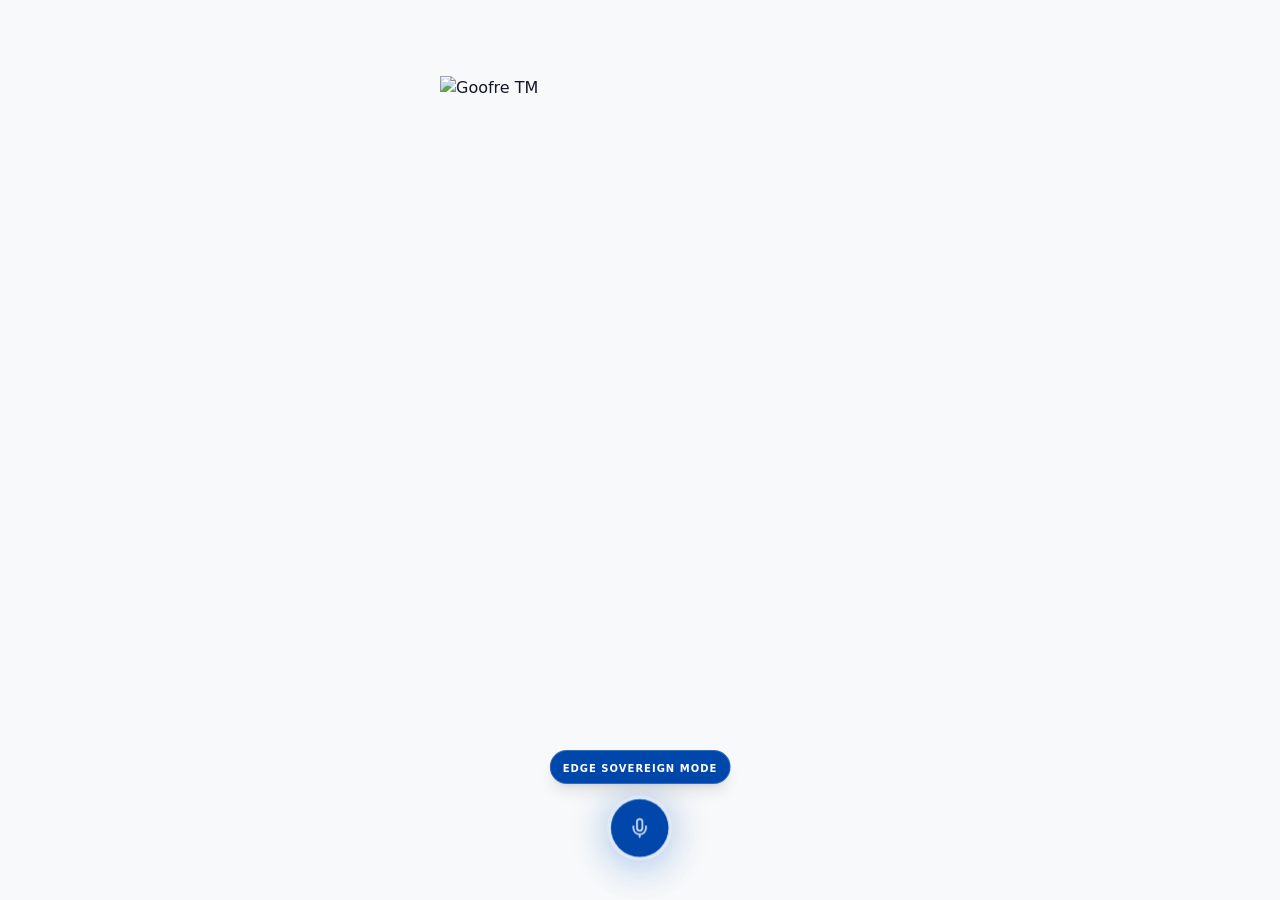
==== app/index.html @ 9be8d9b2 "chore: Restructure site for multi-path user journey and cinematic pitch deck" ====
<!doctype html>
<html lang="en">

<head>
  <meta charset="UTF-8" />
  <link rel="icon" type="image/svg+xml" href="./vite.svg" />
  <meta name="viewport" content="width=device-width, initial-scale=1.0" />
  <title>Goofre Merchant PWA</title>
  <script type="module" crossorigin src="./assets/index-CSSn33s2.js"></script>
  <link rel="stylesheet" crossorigin href="./assets/index-BILo7xPu.css">
</head>

<body>
  <div id="root"></div>

</body>

</html>
---- app/assets/index-BILo7xPu.css ----
/*! tailwindcss v4.2.1 | MIT License | https://tailwindcss.com */@layer properties{@supports (((-webkit-hyphens:none)) and (not (margin-trim:inline))) or ((-moz-orient:inline) and (not (color:rgb(from red r g b)))){*,:before,:after,::backdrop{--tw-translate-x:0;--tw-translate-y:0;--tw-translate-z:0;--tw-scale-x:1;--tw-scale-y:1;--tw-scale-z:1;--tw-rotate-x:initial;--tw-rotate-y:initial;--tw-rotate-z:initial;--tw-skew-x:initial;--tw-skew-y:initial;--tw-space-y-reverse:0;--tw-border-style:solid;--tw-leading:initial;--tw-font-weight:initial;--tw-tracking:initial;--tw-shadow:0 0 #0000;--tw-shadow-color:initial;--tw-shadow-alpha:100%;--tw-inset-shadow:0 0 #0000;--tw-inset-shadow-color:initial;--tw-inset-shadow-alpha:100%;--tw-ring-color:initial;--tw-ring-shadow:0 0 #0000;--tw-inset-ring-color:initial;--tw-inset-ring-shadow:0 0 #0000;--tw-ring-inset:initial;--tw-ring-offset-width:0px;--tw-ring-offset-color:#fff;--tw-ring-offset-shadow:0 0 #0000;--tw-blur:initial;--tw-brightness:initial;--tw-contrast:initial;--tw-grayscale:initial;--tw-hue-rotate:initial;--tw-invert:initial;--tw-opacity:initial;--tw-saturate:initial;--tw-sepia:initial;--tw-drop-shadow:initial;--tw-drop-shadow-color:initial;--tw-drop-shadow-alpha:100%;--tw-drop-shadow-size:initial;--tw-backdrop-blur:initial;--tw-backdrop-brightness:initial;--tw-backdrop-contrast:initial;--tw-backdrop-grayscale:initial;--tw-backdrop-hue-rotate:initial;--tw-backdrop-invert:initial;--tw-backdrop-opacity:initial;--tw-backdrop-saturate:initial;--tw-backdrop-sepia:initial;--tw-duration:initial;--tw-ease:initial}}}@layer theme{:root,:host{--font-sans:ui-sans-serif, system-ui, sans-serif, "Apple Color Emoji", "Segoe UI Emoji", "Segoe UI Symbol", "Noto Color Emoji";--font-mono:ui-monospace, SFMono-Regular, Menlo, Monaco, Consolas, "Liberation Mono", "Courier New", monospace;--color-red-50:oklch(97.1% .013 17.38);--color-red-100:oklch(93.6% .032 17.717);--color-red-200:oklch(88.5% .062 18.334);--color-red-400:oklch(70.4% .191 22.216);--color-red-500:oklch(63.7% .237 25.331);--color-red-600:oklch(57.7% .245 27.325);--color-orange-50:oklch(98% .016 73.684);--color-orange-500:oklch(70.5% .213 47.604);--color-orange-600:oklch(64.6% .222 41.116);--color-amber-200:oklch(92.4% .12 95.746);--color-amber-400:oklch(82.8% .189 84.429);--color-green-100:oklch(96.2% .044 156.743);--color-green-400:oklch(79.2% .209 151.711);--color-green-500:oklch(72.3% .219 149.579);--color-emerald-200:oklch(90.5% .093 164.15);--color-emerald-400:oklch(76.5% .177 163.223);--color-emerald-500:oklch(69.6% .17 162.48);--color-blue-50:oklch(97% .014 254.604);--color-blue-200:oklch(88.2% .059 254.128);--color-blue-500:oklch(62.3% .214 259.815);--color-blue-600:oklch(54.6% .245 262.881);--color-indigo-50:oklch(96.2% .018 272.314);--color-indigo-100:oklch(93% .034 272.788);--color-indigo-400:oklch(67.3% .182 276.935);--color-indigo-500:oklch(58.5% .233 277.117);--color-indigo-600:oklch(51.1% .262 276.966);--color-indigo-700:oklch(45.7% .24 277.023);--color-purple-50:oklch(97.7% .014 308.299);--color-purple-200:oklch(90.2% .063 306.703);--color-purple-400:oklch(71.4% .203 305.504);--color-purple-500:oklch(62.7% .265 303.9);--color-gray-50:oklch(98.5% .002 247.839);--color-gray-100:oklch(96.7% .003 264.542);--color-gray-200:oklch(92.8% .006 264.531);--color-gray-300:oklch(87.2% .01 258.338);--color-gray-400:oklch(70.7% .022 261.325);--color-gray-500:oklch(55.1% .027 264.364);--color-gray-600:oklch(44.6% .03 256.802);--color-gray-700:oklch(37.3% .034 259.733);--color-gray-800:oklch(27.8% .033 256.848);--color-gray-900:oklch(21% .034 264.665);--color-black:#000;--color-white:#fff;--spacing:.25rem;--container-md:28rem;--text-xs:.75rem;--text-xs--line-height:calc(1 / .75);--text-sm:.875rem;--text-sm--line-height:calc(1.25 / .875);--text-lg:1.125rem;--text-lg--line-height:calc(1.75 / 1.125);--text-xl:1.25rem;--text-xl--line-height:calc(1.75 / 1.25);--text-2xl:1.5rem;--text-2xl--line-height:calc(2 / 1.5);--text-3xl:1.875rem;--text-3xl--line-height: 1.2 ;--font-weight-medium:500;--font-weight-semibold:600;--font-weight-bold:700;--tracking-tight:-.025em;--tracking-wider:.05em;--tracking-widest:.1em;--leading-tight:1.25;--radius-md:.375rem;--radius-2xl:1rem;--radius-3xl:1.5rem;--ease-out:cubic-bezier(0, 0, .2, 1);--animate-spin:spin 1s linear infinite;--animate-pulse:pulse 2s cubic-bezier(.4, 0, .6, 1) infinite;--animate-bounce:bounce 1s infinite;--blur-sm:8px;--blur-md:12px;--blur-xl:24px;--default-transition-duration:.15s;--default-transition-timing-function:cubic-bezier(.4, 0, .2, 1);--default-font-family:var(--font-sans);--default-mono-font-family:var(--font-mono);--color-brand-bg:#f8f9fa;--color-sovereign-blue:#0047ab;--radius-squircle:2rem}}@layer base{*,:after,:before,::backdrop{box-sizing:border-box;border:0 solid;margin:0;padding:0}::file-selector-button{box-sizing:border-box;border:0 solid;margin:0;padding:0}html,:host{-webkit-text-size-adjust:100%;-moz-tab-size:4;tab-size:4;line-height:1.5;font-family:var(--default-font-family,ui-sans-serif, system-ui, sans-serif, "Apple Color Emoji", "Segoe UI Emoji", "Segoe UI Symbol", "Noto Color Emoji");font-feature-settings:var(--default-font-feature-settings,normal);font-variation-settings:var(--default-font-variation-settings,normal);-webkit-tap-highlight-color:transparent}hr{height:0;color:inherit;border-top-width:1px}abbr:where([title]){-webkit-text-decoration:underline dotted;text-decoration:underline dotted}h1,h2,h3,h4,h5,h6{font-size:inherit;font-weight:inherit}a{color:inherit;-webkit-text-decoration:inherit;text-decoration:inherit}b,strong{font-weight:bolder}code,kbd,samp,pre{font-family:var(--default-mono-font-family,ui-monospace, SFMono-Regular, Menlo, Monaco, Consolas, "Liberation Mono", "Courier New", monospace);font-feature-settings:var(--default-mono-font-feature-settings,normal);font-variation-settings:var(--default-mono-font-variation-settings,normal);font-size:1em}small{font-size:80%}sub,sup{vertical-align:baseline;font-size:75%;line-height:0;position:relative}sub{bottom:-.25em}sup{top:-.5em}table{text-indent:0;border-color:inherit;border-collapse:collapse}:-moz-focusring{outline:auto}progress{vertical-align:baseline}summary{display:list-item}ol,ul,menu{list-style:none}img,svg,video,canvas,audio,iframe,embed,object{vertical-align:middle;display:block}img,video{max-width:100%;height:auto}button,input,select,optgroup,textarea{font:inherit;font-feature-settings:inherit;font-variation-settings:inherit;letter-spacing:inherit;color:inherit;opacity:1;background-color:#0000;border-radius:0}::file-selector-button{font:inherit;font-feature-settings:inherit;font-variation-settings:inherit;letter-spacing:inherit;color:inherit;opacity:1;background-color:#0000;border-radius:0}:where(select:is([multiple],[size])) optgroup{font-weight:bolder}:where(select:is([multiple],[size])) optgroup option{padding-inline-start:20px}::file-selector-button{margin-inline-end:4px}::placeholder{opacity:1}@supports (not ((-webkit-appearance:-apple-pay-button))) or (contain-intrinsic-size:1px){::placeholder{color:currentColor}@supports (color:color-mix(in lab,red,red)){::placeholder{color:color-mix(in oklab,currentcolor 50%,transparent)}}}textarea{resize:vertical}::-webkit-search-decoration{-webkit-appearance:none}::-webkit-date-and-time-value{min-height:1lh;text-align:inherit}::-webkit-datetime-edit{display:inline-flex}::-webkit-datetime-edit-fields-wrapper{padding:0}::-webkit-datetime-edit{padding-block:0}::-webkit-datetime-edit-year-field{padding-block:0}::-webkit-datetime-edit-month-field{padding-block:0}::-webkit-datetime-edit-day-field{padding-block:0}::-webkit-datetime-edit-hour-field{padding-block:0}::-webkit-datetime-edit-minute-field{padding-block:0}::-webkit-datetime-edit-second-field{padding-block:0}::-webkit-datetime-edit-millisecond-field{padding-block:0}::-webkit-datetime-edit-meridiem-field{padding-block:0}::-webkit-calendar-picker-indicator{line-height:1}:-moz-ui-invalid{box-shadow:none}button,input:where([type=button],[type=reset],[type=submit]){-webkit-appearance:button;-moz-appearance:button;appearance:button}::file-selector-button{-webkit-appearance:button;-moz-appearance:button;appearance:button}::-webkit-inner-spin-button{height:auto}::-webkit-outer-spin-button{height:auto}[hidden]:where(:not([hidden=until-found])){display:none!important}body{background-color:var(--color-brand-bg);font-family:var(--font-sans);color:var(--color-gray-900);-webkit-font-smoothing:antialiased;-moz-osx-font-smoothing:grayscale}}@layer components{.bento-card{border-radius:var(--radius-squircle);background-color:var(--color-white);padding:calc(var(--spacing) * 6);--tw-shadow:0 4px 20px -2px var(--tw-shadow-color,#0000000d);box-shadow:var(--tw-inset-shadow),var(--tw-inset-ring-shadow),var(--tw-ring-offset-shadow),var(--tw-ring-shadow),var(--tw-shadow);transition-property:all;transition-timing-function:var(--tw-ease,var(--default-transition-timing-function));transition-duration:var(--tw-duration,var(--default-transition-duration));--tw-duration:.3s;flex-direction:column;justify-content:space-between;transition-duration:.3s;display:flex}@media (hover:hover){.bento-card:hover{scale:1.02}}.orb-gradient{background:linear-gradient(135deg,#6366f1,#a855f7)}.orb-sovereign{background-color:var(--color-sovereign-blue)}}@layer utilities{.visible{visibility:visible}.absolute{position:absolute}.fixed{position:fixed}.relative{position:relative}.static{position:static}.inset-0{inset:calc(var(--spacing) * 0)}.start{inset-inline-start:var(--spacing)}.end{inset-inline-end:var(--spacing)}.-top-12{top:calc(var(--spacing) * -12)}.top-12{top:calc(var(--spacing) * 12)}.right-0{right:calc(var(--spacing) * 0)}.bottom-0{bottom:calc(var(--spacing) * 0)}.bottom-10{bottom:calc(var(--spacing) * 10)}.left-0{left:calc(var(--spacing) * 0)}.left-1\/2{left:50%}.-z-10{z-index:-10}.z-40{z-index:40}.z-50{z-index:50}.z-\[100\]{z-index:100}.mx-auto{margin-inline:auto}.mt-0\.5{margin-top:calc(var(--spacing) * .5)}.mt-1{margin-top:calc(var(--spacing) * 1)}.mt-2{margin-top:calc(var(--spacing) * 2)}.mt-auto{margin-top:auto}.mb-2{margin-bottom:calc(var(--spacing) * 2)}.mb-3{margin-bottom:calc(var(--spacing) * 3)}.mb-4{margin-bottom:calc(var(--spacing) * 4)}.mb-6{margin-bottom:calc(var(--spacing) * 6)}.mb-8{margin-bottom:calc(var(--spacing) * 8)}.-ml-2{margin-left:calc(var(--spacing) * -2)}.ml-\[0\.18rem\]{margin-left:.18rem}.contents{display:contents}.flex{display:flex}.grid{display:grid}.hidden{display:none}.h-1{height:calc(var(--spacing) * 1)}.h-1\.5{height:calc(var(--spacing) * 1.5)}.h-2{height:calc(var(--spacing) * 2)}.h-2\.5{height:calc(var(--spacing) * 2.5)}.h-3{height:calc(var(--spacing) * 3)}.h-3\.5{height:calc(var(--spacing) * 3.5)}.h-4{height:calc(var(--spacing) * 4)}.h-5{height:calc(var(--spacing) * 5)}.h-6{height:calc(var(--spacing) * 6)}.h-8{height:calc(var(--spacing) * 8)}.h-16{height:calc(var(--spacing) * 16)}.h-\[844px\]{height:844px}.h-full{height:100%}.max-h-\[580px\]{max-height:580px}.min-h-screen{min-height:100vh}.w-1{width:calc(var(--spacing) * 1)}.w-1\.5{width:calc(var(--spacing) * 1.5)}.w-1\/2{width:50%}.w-1\/3{width:33.3333%}.w-1\/4{width:25%}.w-2{width:calc(var(--spacing) * 2)}.w-2\.5{width:calc(var(--spacing) * 2.5)}.w-3{width:calc(var(--spacing) * 3)}.w-3\.5{width:calc(var(--spacing) * 3.5)}.w-4{width:calc(var(--spacing) * 4)}.w-5{width:calc(var(--spacing) * 5)}.w-6{width:calc(var(--spacing) * 6)}.w-12{width:calc(var(--spacing) * 12)}.w-16{width:calc(var(--spacing) * 16)}.w-auto{width:auto}.w-fit{width:fit-content}.w-full{width:100%}.w-px{width:1px}.max-w-md{max-width:var(--container-md)}.flex-1{flex:1}.shrink-0{flex-shrink:0}.-translate-x-1\/2{--tw-translate-x: -50% ;translate:var(--tw-translate-x) var(--tw-translate-y)}.translate-y-0{--tw-translate-y:calc(var(--spacing) * 0);translate:var(--tw-translate-x) var(--tw-translate-y)}.scale-90{--tw-scale-x:90%;--tw-scale-y:90%;--tw-scale-z:90%;scale:var(--tw-scale-x) var(--tw-scale-y)}.scale-105{--tw-scale-x:105%;--tw-scale-y:105%;--tw-scale-z:105%;scale:var(--tw-scale-x) var(--tw-scale-y)}.scale-110{--tw-scale-x:110%;--tw-scale-y:110%;--tw-scale-z:110%;scale:var(--tw-scale-x) var(--tw-scale-y)}.scale-125{--tw-scale-x:125%;--tw-scale-y:125%;--tw-scale-z:125%;scale:var(--tw-scale-x) var(--tw-scale-y)}.scale-150{--tw-scale-x:150%;--tw-scale-y:150%;--tw-scale-z:150%;scale:var(--tw-scale-x) var(--tw-scale-y)}.transform{transform:var(--tw-rotate-x,) var(--tw-rotate-y,) var(--tw-rotate-z,) var(--tw-skew-x,) var(--tw-skew-y,)}.animate-bounce{animation:var(--animate-bounce)}.animate-pulse{animation:var(--animate-pulse)}.animate-spin{animation:var(--animate-spin)}.cursor-pointer{cursor:pointer}.resize{resize:both}.auto-rows-\[160px\]{grid-auto-rows:160px}.grid-cols-2{grid-template-columns:repeat(2,minmax(0,1fr))}.flex-col{flex-direction:column}.items-baseline{align-items:baseline}.items-center{align-items:center}.items-start{align-items:flex-start}.justify-between{justify-content:space-between}.justify-center{justify-content:center}.gap-0\.5{gap:calc(var(--spacing) * .5)}.gap-1{gap:calc(var(--spacing) * 1)}.gap-1\.5{gap:calc(var(--spacing) * 1.5)}.gap-2{gap:calc(var(--spacing) * 2)}.gap-3{gap:calc(var(--spacing) * 3)}.gap-4{gap:calc(var(--spacing) * 4)}.gap-6{gap:calc(var(--spacing) * 6)}:where(.space-y-4>:not(:last-child)){--tw-space-y-reverse:0;margin-block-start:calc(calc(var(--spacing) * 4) * var(--tw-space-y-reverse));margin-block-end:calc(calc(var(--spacing) * 4) * calc(1 - var(--tw-space-y-reverse)))}.overflow-hidden{overflow:hidden}.overflow-y-auto{overflow-y:auto}.rounded{border-radius:.25rem}.rounded-2xl{border-radius:var(--radius-2xl)}.rounded-3xl{border-radius:var(--radius-3xl)}.rounded-full{border-radius:3.40282e38px}.rounded-md{border-radius:var(--radius-md)}.rounded-squircle{border-radius:var(--radius-squircle)}.rounded-t-\[3rem\]{border-top-left-radius:3rem;border-top-right-radius:3rem}.border{border-style:var(--tw-border-style);border-width:1px}.border-dashed{--tw-border-style:dashed;border-style:dashed}.border-gray-100{border-color:var(--color-gray-100)}.border-gray-100\/50{border-color:#f3f4f680}@supports (color:color-mix(in lab,red,red)){.border-gray-100\/50{border-color:color-mix(in oklab,var(--color-gray-100) 50%,transparent)}}.border-gray-200{border-color:var(--color-gray-200)}.border-indigo-50{border-color:var(--color-indigo-50)}.border-purple-50{border-color:var(--color-purple-50)}.border-red-400{border-color:var(--color-red-400)}.border-white\/10{border-color:#ffffff1a}@supports (color:color-mix(in lab,red,red)){.border-white\/10{border-color:color-mix(in oklab,var(--color-white) 10%,transparent)}}.border-white\/20{border-color:#fff3}@supports (color:color-mix(in lab,red,red)){.border-white\/20{border-color:color-mix(in oklab,var(--color-white) 20%,transparent)}}.bg-amber-400{background-color:var(--color-amber-400)}.bg-black\/10{background-color:#0000001a}@supports (color:color-mix(in lab,red,red)){.bg-black\/10{background-color:color-mix(in oklab,var(--color-black) 10%,transparent)}}.bg-blue-50{background-color:var(--color-blue-50)}.bg-brand-bg{background-color:var(--color-brand-bg)}.bg-emerald-400{background-color:var(--color-emerald-400)}.bg-emerald-500\/20{background-color:#00bb7f33}@supports (color:color-mix(in lab,red,red)){.bg-emerald-500\/20{background-color:color-mix(in oklab,var(--color-emerald-500) 20%,transparent)}}.bg-gray-50{background-color:var(--color-gray-50)}.bg-gray-100{background-color:var(--color-gray-100)}.bg-gray-200{background-color:var(--color-gray-200)}.bg-gray-900{background-color:var(--color-gray-900)}.bg-green-400{background-color:var(--color-green-400)}.bg-green-500{background-color:var(--color-green-500)}.bg-indigo-50{background-color:var(--color-indigo-50)}.bg-indigo-400{background-color:var(--color-indigo-400)}.bg-indigo-500{background-color:var(--color-indigo-500)}.bg-indigo-600{background-color:var(--color-indigo-600)}.bg-orange-50{background-color:var(--color-orange-50)}.bg-purple-400{background-color:var(--color-purple-400)}.bg-purple-500{background-color:var(--color-purple-500)}.bg-red-50{background-color:var(--color-red-50)}.bg-red-400{background-color:var(--color-red-400)}.bg-red-500{background-color:var(--color-red-500)}.bg-sovereign-blue{background-color:var(--color-sovereign-blue)}.bg-transparent{background-color:#0000}.bg-white{background-color:var(--color-white)}.bg-white\/10{background-color:#ffffff1a}@supports (color:color-mix(in lab,red,red)){.bg-white\/10{background-color:color-mix(in oklab,var(--color-white) 10%,transparent)}}.bg-white\/80{background-color:#fffc}@supports (color:color-mix(in lab,red,red)){.bg-white\/80{background-color:color-mix(in oklab,var(--color-white) 80%,transparent)}}.bg-white\/90{background-color:#ffffffe6}@supports (color:color-mix(in lab,red,red)){.bg-white\/90{background-color:color-mix(in oklab,var(--color-white) 90%,transparent)}}.object-contain{object-fit:contain}.p-1\.5{padding:calc(var(--spacing) * 1.5)}.p-2{padding:calc(var(--spacing) * 2)}.p-4{padding:calc(var(--spacing) * 4)}.p-5{padding:calc(var(--spacing) * 5)}.p-8{padding:calc(var(--spacing) * 8)}.p-12{padding:calc(var(--spacing) * 12)}.px-1{padding-inline:calc(var(--spacing) * 1)}.px-1\.5{padding-inline:calc(var(--spacing) * 1.5)}.px-2{padding-inline:calc(var(--spacing) * 2)}.px-3{padding-inline:calc(var(--spacing) * 3)}.px-4{padding-inline:calc(var(--spacing) * 4)}.px-5{padding-inline:calc(var(--spacing) * 5)}.px-6{padding-inline:calc(var(--spacing) * 6)}.py-0\.5{padding-block:calc(var(--spacing) * .5)}.py-1{padding-block:calc(var(--spacing) * 1)}.py-2{padding-block:calc(var(--spacing) * 2)}.py-2\.5{padding-block:calc(var(--spacing) * 2.5)}.py-3{padding-block:calc(var(--spacing) * 3)}.pt-12{padding-top:calc(var(--spacing) * 12)}.pb-6{padding-bottom:calc(var(--spacing) * 6)}.pb-24{padding-bottom:calc(var(--spacing) * 24)}.pb-32{padding-bottom:calc(var(--spacing) * 32)}.text-center{text-align:center}.text-2xl{font-size:var(--text-2xl);line-height:var(--tw-leading,var(--text-2xl--line-height))}.text-3xl{font-size:var(--text-3xl);line-height:var(--tw-leading,var(--text-3xl--line-height))}.text-lg{font-size:var(--text-lg);line-height:var(--tw-leading,var(--text-lg--line-height))}.text-sm{font-size:var(--text-sm);line-height:var(--tw-leading,var(--text-sm--line-height))}.text-xl{font-size:var(--text-xl);line-height:var(--tw-leading,var(--text-xl--line-height))}.text-xs{font-size:var(--text-xs);line-height:var(--tw-leading,var(--text-xs--line-height))}.text-\[9px\]{font-size:9px}.text-\[10px\]{font-size:10px}.leading-\[1\.1\]{--tw-leading:1.1;line-height:1.1}.leading-tight{--tw-leading:var(--leading-tight);line-height:var(--leading-tight)}.font-bold{--tw-font-weight:var(--font-weight-bold);font-weight:var(--font-weight-bold)}.font-medium{--tw-font-weight:var(--font-weight-medium);font-weight:var(--font-weight-medium)}.font-semibold{--tw-font-weight:var(--font-weight-semibold);font-weight:var(--font-weight-semibold)}.tracking-tight{--tw-tracking:var(--tracking-tight);letter-spacing:var(--tracking-tight)}.tracking-wider{--tw-tracking:var(--tracking-wider);letter-spacing:var(--tracking-wider)}.tracking-widest{--tw-tracking:var(--tracking-widest);letter-spacing:var(--tracking-widest)}.whitespace-nowrap{white-space:nowrap}.text-amber-400{color:var(--color-amber-400)}.text-blue-500{color:var(--color-blue-500)}.text-blue-600{color:var(--color-blue-600)}.text-gray-300{color:var(--color-gray-300)}.text-gray-400{color:var(--color-gray-400)}.text-gray-500{color:var(--color-gray-500)}.text-gray-700{color:var(--color-gray-700)}.text-gray-800{color:var(--color-gray-800)}.text-gray-900{color:var(--color-gray-900)}.text-green-500{color:var(--color-green-500)}.text-indigo-500{color:var(--color-indigo-500)}.text-indigo-600{color:var(--color-indigo-600)}.text-orange-500{color:var(--color-orange-500)}.text-orange-600{color:var(--color-orange-600)}.text-purple-500{color:var(--color-purple-500)}.text-red-500{color:var(--color-red-500)}.text-red-600{color:var(--color-red-600)}.text-white{color:var(--color-white)}.uppercase{text-transform:uppercase}.italic{font-style:italic}.opacity-0{opacity:0}.opacity-10{opacity:.1}.opacity-40{opacity:.4}.opacity-80{opacity:.8}.opacity-100{opacity:1}.shadow-2xl{--tw-shadow:0 25px 50px -12px var(--tw-shadow-color,#00000040);box-shadow:var(--tw-inset-shadow),var(--tw-inset-ring-shadow),var(--tw-ring-offset-shadow),var(--tw-ring-shadow),var(--tw-shadow)}.shadow-\[0_0_8px_rgba\(34\,197\,94\,0\.5\)\]{--tw-shadow:0 0 8px var(--tw-shadow-color,#22c55e80);box-shadow:var(--tw-inset-shadow),var(--tw-inset-ring-shadow),var(--tw-ring-offset-shadow),var(--tw-ring-shadow),var(--tw-shadow)}.shadow-\[0_0_8px_rgba\(99\,102\,241\,0\.5\)\]{--tw-shadow:0 0 8px var(--tw-shadow-color,#6366f180);box-shadow:var(--tw-inset-shadow),var(--tw-inset-ring-shadow),var(--tw-ring-offset-shadow),var(--tw-ring-shadow),var(--tw-shadow)}.shadow-\[0_0_8px_rgba\(168\,85\,247\,0\.5\)\]{--tw-shadow:0 0 8px var(--tw-shadow-color,#a855f780);box-shadow:var(--tw-inset-shadow),var(--tw-inset-ring-shadow),var(--tw-ring-offset-shadow),var(--tw-ring-shadow),var(--tw-shadow)}.shadow-lg{--tw-shadow:0 10px 15px -3px var(--tw-shadow-color,#0000001a), 0 4px 6px -4px var(--tw-shadow-color,#0000001a);box-shadow:var(--tw-inset-shadow),var(--tw-inset-ring-shadow),var(--tw-ring-offset-shadow),var(--tw-ring-shadow),var(--tw-shadow)}.shadow-md{--tw-shadow:0 4px 6px -1px var(--tw-shadow-color,#0000001a), 0 2px 4px -2px var(--tw-shadow-color,#0000001a);box-shadow:var(--tw-inset-shadow),var(--tw-inset-ring-shadow),var(--tw-ring-offset-shadow),var(--tw-ring-shadow),var(--tw-shadow)}.shadow-sm{--tw-shadow:0 1px 3px 0 var(--tw-shadow-color,#0000001a), 0 1px 2px -1px var(--tw-shadow-color,#0000001a);box-shadow:var(--tw-inset-shadow),var(--tw-inset-ring-shadow),var(--tw-ring-offset-shadow),var(--tw-ring-shadow),var(--tw-shadow)}.shadow-soft{--tw-shadow:0 4px 20px -2px var(--tw-shadow-color,#0000000d);box-shadow:var(--tw-inset-shadow),var(--tw-inset-ring-shadow),var(--tw-ring-offset-shadow),var(--tw-ring-shadow),var(--tw-shadow)}.ring-2{--tw-ring-shadow:var(--tw-ring-inset,) 0 0 0 calc(2px + var(--tw-ring-offset-width)) var(--tw-ring-color,currentcolor);box-shadow:var(--tw-inset-shadow),var(--tw-inset-ring-shadow),var(--tw-ring-offset-shadow),var(--tw-ring-shadow),var(--tw-shadow)}.ring-4{--tw-ring-shadow:var(--tw-ring-inset,) 0 0 0 calc(4px + var(--tw-ring-offset-width)) var(--tw-ring-color,currentcolor);box-shadow:var(--tw-inset-shadow),var(--tw-inset-ring-shadow),var(--tw-ring-offset-shadow),var(--tw-ring-shadow),var(--tw-shadow)}.\!shadow-amber-200{--tw-shadow-color:oklch(92.4% .12 95.746)!important}@supports (color:color-mix(in lab,red,red)){.\!shadow-amber-200{--tw-shadow-color:color-mix(in oklab, var(--color-amber-200) var(--tw-shadow-alpha), transparent)!important}}.\!shadow-emerald-200{--tw-shadow-color:oklch(90.5% .093 164.15)!important}@supports (color:color-mix(in lab,red,red)){.\!shadow-emerald-200{--tw-shadow-color:color-mix(in oklab, var(--color-emerald-200) var(--tw-shadow-alpha), transparent)!important}}.\!shadow-red-200{--tw-shadow-color:oklch(88.5% .062 18.334)!important}@supports (color:color-mix(in lab,red,red)){.\!shadow-red-200{--tw-shadow-color:color-mix(in oklab, var(--color-red-200) var(--tw-shadow-alpha), transparent)!important}}.shadow-blue-200{--tw-shadow-color:oklch(88.2% .059 254.128)}@supports (color:color-mix(in lab,red,red)){.shadow-blue-200{--tw-shadow-color:color-mix(in oklab, var(--color-blue-200) var(--tw-shadow-alpha), transparent)}}.shadow-green-100{--tw-shadow-color:oklch(96.2% .044 156.743)}@supports (color:color-mix(in lab,red,red)){.shadow-green-100{--tw-shadow-color:color-mix(in oklab, var(--color-green-100) var(--tw-shadow-alpha), transparent)}}.shadow-indigo-100{--tw-shadow-color:oklch(93% .034 272.788)}@supports (color:color-mix(in lab,red,red)){.shadow-indigo-100{--tw-shadow-color:color-mix(in oklab, var(--color-indigo-100) var(--tw-shadow-alpha), transparent)}}.shadow-purple-200{--tw-shadow-color:oklch(90.2% .063 306.703)}@supports (color:color-mix(in lab,red,red)){.shadow-purple-200{--tw-shadow-color:color-mix(in oklab, var(--color-purple-200) var(--tw-shadow-alpha), transparent)}}.\!ring-amber-400{--tw-ring-color:var(--color-amber-400)!important}.\!ring-emerald-400{--tw-ring-color:var(--color-emerald-400)!important}.\!ring-red-400{--tw-ring-color:var(--color-red-400)!important}.ring-red-100{--tw-ring-color:var(--color-red-100)}.ring-white{--tw-ring-color:var(--color-white)}.blur{--tw-blur:blur(8px);filter:var(--tw-blur,) var(--tw-brightness,) var(--tw-contrast,) var(--tw-grayscale,) var(--tw-hue-rotate,) var(--tw-invert,) var(--tw-saturate,) var(--tw-sepia,) var(--tw-drop-shadow,)}.blur-xl{--tw-blur:blur(var(--blur-xl));filter:var(--tw-blur,) var(--tw-brightness,) var(--tw-contrast,) var(--tw-grayscale,) var(--tw-hue-rotate,) var(--tw-invert,) var(--tw-saturate,) var(--tw-sepia,) var(--tw-drop-shadow,)}.backdrop-blur{--tw-backdrop-blur:blur(8px);-webkit-backdrop-filter:var(--tw-backdrop-blur,) var(--tw-backdrop-brightness,) var(--tw-backdrop-contrast,) var(--tw-backdrop-grayscale,) var(--tw-backdrop-hue-rotate,) var(--tw-backdrop-invert,) var(--tw-backdrop-opacity,) var(--tw-backdrop-saturate,) var(--tw-backdrop-sepia,);backdrop-filter:var(--tw-backdrop-blur,) var(--tw-backdrop-brightness,) var(--tw-backdrop-contrast,) var(--tw-backdrop-grayscale,) var(--tw-backdrop-hue-rotate,) var(--tw-backdrop-invert,) var(--tw-backdrop-opacity,) var(--tw-backdrop-saturate,) var(--tw-backdrop-sepia,)}.backdrop-blur-md{--tw-backdrop-blur:blur(var(--blur-md));-webkit-backdrop-filter:var(--tw-backdrop-blur,) var(--tw-backdrop-brightness,) var(--tw-backdrop-contrast,) var(--tw-backdrop-grayscale,) var(--tw-backdrop-hue-rotate,) var(--tw-backdrop-invert,) var(--tw-backdrop-opacity,) var(--tw-backdrop-saturate,) var(--tw-backdrop-sepia,);backdrop-filter:var(--tw-backdrop-blur,) var(--tw-backdrop-brightness,) var(--tw-backdrop-contrast,) var(--tw-backdrop-grayscale,) var(--tw-backdrop-hue-rotate,) var(--tw-backdrop-invert,) var(--tw-backdrop-opacity,) var(--tw-backdrop-saturate,) var(--tw-backdrop-sepia,)}.backdrop-blur-sm{--tw-backdrop-blur:blur(var(--blur-sm));-webkit-backdrop-filter:var(--tw-backdrop-blur,) var(--tw-backdrop-brightness,) var(--tw-backdrop-contrast,) var(--tw-backdrop-grayscale,) var(--tw-backdrop-hue-rotate,) var(--tw-backdrop-invert,) var(--tw-backdrop-opacity,) var(--tw-backdrop-saturate,) var(--tw-backdrop-sepia,);backdrop-filter:var(--tw-backdrop-blur,) var(--tw-backdrop-brightness,) var(--tw-backdrop-contrast,) var(--tw-backdrop-grayscale,) var(--tw-backdrop-hue-rotate,) var(--tw-backdrop-invert,) var(--tw-backdrop-opacity,) var(--tw-backdrop-saturate,) var(--tw-backdrop-sepia,)}.transition{transition-property:color,background-color,border-color,outline-color,text-decoration-color,fill,stroke,--tw-gradient-from,--tw-gradient-via,--tw-gradient-to,opacity,box-shadow,transform,translate,scale,rotate,filter,-webkit-backdrop-filter,backdrop-filter,display,content-visibility,overlay,pointer-events;transition-timing-function:var(--tw-ease,var(--default-transition-timing-function));transition-duration:var(--tw-duration,var(--default-transition-duration))}.transition\!{transition-property:color,background-color,border-color,outline-color,text-decoration-color,fill,stroke,--tw-gradient-from,--tw-gradient-via,--tw-gradient-to,opacity,box-shadow,transform,translate,scale,rotate,filter,-webkit-backdrop-filter,backdrop-filter,display,content-visibility,overlay,pointer-events!important;transition-timing-function:var(--tw-ease,var(--default-transition-timing-function))!important;transition-duration:var(--tw-duration,var(--default-transition-duration))!important}.transition-all{transition-property:all;transition-timing-function:var(--tw-ease,var(--default-transition-timing-function));transition-duration:var(--tw-duration,var(--default-transition-duration))}.transition-colors{transition-property:color,background-color,border-color,outline-color,text-decoration-color,fill,stroke,--tw-gradient-from,--tw-gradient-via,--tw-gradient-to;transition-timing-function:var(--tw-ease,var(--default-transition-timing-function));transition-duration:var(--tw-duration,var(--default-transition-duration))}.transition-opacity{transition-property:opacity;transition-timing-function:var(--tw-ease,var(--default-transition-timing-function));transition-duration:var(--tw-duration,var(--default-transition-duration))}.transition-transform{transition-property:transform,translate,scale,rotate;transition-timing-function:var(--tw-ease,var(--default-transition-timing-function));transition-duration:var(--tw-duration,var(--default-transition-duration))}.duration-300{--tw-duration:.3s;transition-duration:.3s}.duration-500{--tw-duration:.5s;transition-duration:.5s}.duration-700{--tw-duration:.7s;transition-duration:.7s}.ease-out{--tw-ease:var(--ease-out);transition-timing-function:var(--ease-out)}@media (hover:hover){.group-hover\:text-green-500:is(:where(.group):hover *){color:var(--color-green-500)}.group-hover\:text-indigo-500:is(:where(.group):hover *){color:var(--color-indigo-500)}.group-hover\:text-orange-500:is(:where(.group):hover *){color:var(--color-orange-500)}.group-hover\:opacity-80:is(:where(.group):hover *){opacity:.8}.group-hover\:opacity-100:is(:where(.group):hover *){opacity:1}.hover\:scale-105:hover{--tw-scale-x:105%;--tw-scale-y:105%;--tw-scale-z:105%;scale:var(--tw-scale-x) var(--tw-scale-y)}.hover\:bg-gray-50:hover{background-color:var(--color-gray-50)}.hover\:bg-green-500:hover{background-color:var(--color-green-500)}.hover\:bg-indigo-700:hover{background-color:var(--color-indigo-700)}.hover\:bg-white:hover{background-color:var(--color-white)}.hover\:bg-white\/20:hover{background-color:#fff3}@supports (color:color-mix(in lab,red,red)){.hover\:bg-white\/20:hover{background-color:color-mix(in oklab,var(--color-white) 20%,transparent)}}.hover\:text-gray-600:hover{color:var(--color-gray-600)}.hover\:text-indigo-400:hover{color:var(--color-indigo-400)}}.active\:scale-95:active{--tw-scale-x:95%;--tw-scale-y:95%;--tw-scale-z:95%;scale:var(--tw-scale-x) var(--tw-scale-y)}@media (min-width:48rem){.md\:h-10{height:calc(var(--spacing) * 10)}}}@keyframes pulse-sync{0%{opacity:1;transform:scale(1)}50%{opacity:.5;transform:scale(1.1)}to{opacity:1;transform:scale(1)}}.animate-pulse-sync{animation:2s ease-in-out infinite pulse-sync}::-webkit-scrollbar{width:4px}::-webkit-scrollbar-track{background:0 0}::-webkit-scrollbar-thumb{background:#e2e8f0;border-radius:10px}::-webkit-scrollbar-thumb:hover{background:#cbd5e1}@property --tw-translate-x{syntax:"*";inherits:false;initial-value:0}@property --tw-translate-y{syntax:"*";inherits:false;initial-value:0}@property --tw-translate-z{syntax:"*";inherits:false;initial-value:0}@property --tw-scale-x{syntax:"*";inherits:false;initial-value:1}@property --tw-scale-y{syntax:"*";inherits:false;initial-value:1}@property --tw-scale-z{syntax:"*";inherits:false;initial-value:1}@property --tw-rotate-x{syntax:"*";inherits:false}@property --tw-rotate-y{syntax:"*";inherits:false}@property --tw-rotate-z{syntax:"*";inherits:false}@property --tw-skew-x{syntax:"*";inherits:false}@property --tw-skew-y{syntax:"*";inherits:false}@property --tw-space-y-reverse{syntax:"*";inherits:false;initial-value:0}@property --tw-border-style{syntax:"*";inherits:false;initial-value:solid}@property --tw-leading{syntax:"*";inherits:false}@property --tw-font-weight{syntax:"*";inherits:false}@property --tw-tracking{syntax:"*";inherits:false}@property --tw-shadow{syntax:"*";inherits:false;initial-value:0 0 #0000}@property --tw-shadow-color{syntax:"*";inherits:false}@property --tw-shadow-alpha{syntax:"<percentage>";inherits:false;initial-value:100%}@property --tw-inset-shadow{syntax:"*";inherits:false;initial-value:0 0 #0000}@property --tw-inset-shadow-color{syntax:"*";inherits:false}@property --tw-inset-shadow-alpha{syntax:"<percentage>";inherits:false;initial-value:100%}@property --tw-ring-color{syntax:"*";inherits:false}@property --tw-ring-shadow{syntax:"*";inherits:false;initial-value:0 0 #0000}@property --tw-inset-ring-color{syntax:"*";inherits:false}@property --tw-inset-ring-shadow{syntax:"*";inherits:false;initial-value:0 0 #0000}@property --tw-ring-inset{syntax:"*";inherits:false}@property --tw-ring-offset-width{syntax:"<length>";inherits:false;initial-value:0}@property --tw-ring-offset-color{syntax:"*";inherits:false;initial-value:#fff}@property --tw-ring-offset-shadow{syntax:"*";inherits:false;initial-value:0 0 #0000}@property --tw-blur{syntax:"*";inherits:false}@property --tw-brightness{syntax:"*";inherits:false}@property --tw-contrast{syntax:"*";inherits:false}@property --tw-grayscale{syntax:"*";inherits:false}@property --tw-hue-rotate{syntax:"*";inherits:false}@property --tw-invert{syntax:"*";inherits:false}@property --tw-opacity{syntax:"*";inherits:false}@property --tw-saturate{syntax:"*";inherits:false}@property --tw-sepia{syntax:"*";inherits:false}@property --tw-drop-shadow{syntax:"*";inherits:false}@property --tw-drop-shadow-color{syntax:"*";inherits:false}@property --tw-drop-shadow-alpha{syntax:"<percentage>";inherits:false;initial-value:100%}@property --tw-drop-shadow-size{syntax:"*";inherits:false}@property --tw-backdrop-blur{syntax:"*";inherits:false}@property --tw-backdrop-brightness{syntax:"*";inherits:false}@property --tw-backdrop-contrast{syntax:"*";inherits:false}@property --tw-backdrop-grayscale{syntax:"*";inherits:false}@property --tw-backdrop-hue-rotate{syntax:"*";inherits:false}@property --tw-backdrop-invert{syntax:"*";inherits:false}@property --tw-backdrop-opacity{syntax:"*";inherits:false}@property --tw-backdrop-saturate{syntax:"*";inherits:false}@property --tw-backdrop-sepia{syntax:"*";inherits:false}@property --tw-duration{syntax:"*";inherits:false}@property --tw-ease{syntax:"*";inherits:false}@keyframes spin{to{transform:rotate(360deg)}}@keyframes pulse{50%{opacity:.5}}@keyframes bounce{0%,to{animation-timing-function:cubic-bezier(.8,0,1,1);transform:translateY(-25%)}50%{animation-timing-function:cubic-bezier(0,0,.2,1);transform:none}}
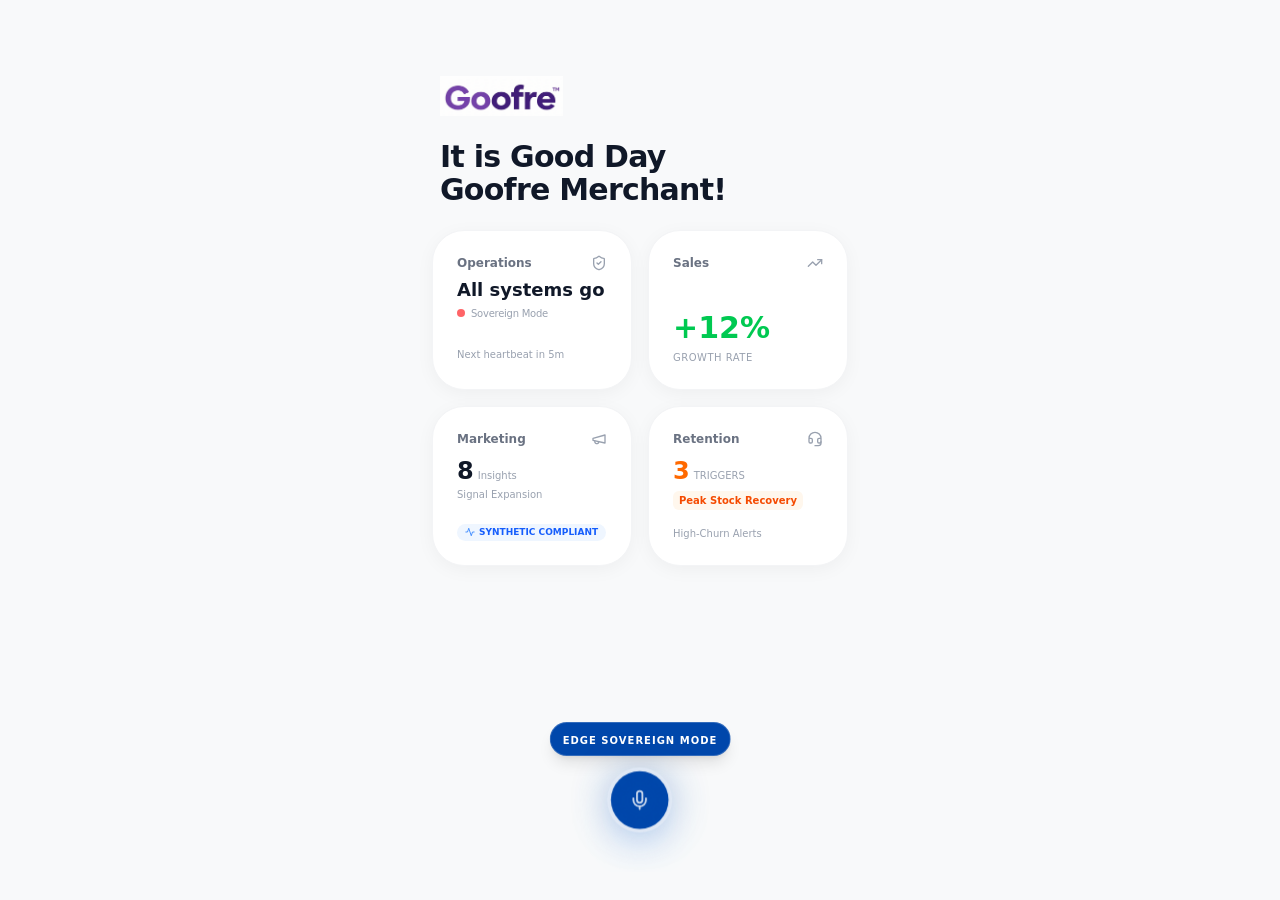
==== commit c51d56bc: "Deploy Goofre Merchant PWA to /app/ subdirectory" ====
--- a/app/index.html
+++ b/app/index.html
@@ -1,18 +1,15 @@
-<!doctype html>
-<html lang="en">
-
-<head>
-  <meta charset="UTF-8" />
-  <link rel="icon" type="image/svg+xml" href="./vite.svg" />
-  <meta name="viewport" content="width=device-width, initial-scale=1.0" />
-  <title>Goofre Merchant PWA</title>
-  <script type="module" crossorigin src="./assets/index-CSSn33s2.js"></script>
-  <link rel="stylesheet" crossorigin href="./assets/index-BILo7xPu.css">
-</head>
-
-<body>
-  <div id="root"></div>
-
-</body>
-
-</html>+<!doctype html>
+<html lang="en">
+  <head>
+    <meta charset="UTF-8" />
+    <link rel="icon" type="image/png" href="/app/logo.png" />
+    <meta name="viewport" content="width=device-width, initial-scale=1.0" />
+    <title>Goofre Merchant PWA</title>
+    <script type="module" crossorigin src="/app/assets/index-BBzPvXQu.js"></script>
+    <link rel="stylesheet" crossorigin href="/app/assets/index-Xk3BD8Em.css">
+  </head>
+  <body>
+    <div id="root"></div>+
+  </body>
+</html>
--- a/app/assets/index-Xk3BD8Em.css
+++ b/app/assets/index-Xk3BD8Em.css
@@ -0,0 +1 @@
+/*! tailwindcss v4.2.1 | MIT License | https://tailwindcss.com */@layer properties{@supports (((-webkit-hyphens:none)) and (not (margin-trim:inline))) or ((-moz-orient:inline) and (not (color:rgb(from red r g b)))){*,:before,:after,::backdrop{--tw-translate-x:0;--tw-translate-y:0;--tw-translate-z:0;--tw-scale-x:1;--tw-scale-y:1;--tw-scale-z:1;--tw-rotate-x:initial;--tw-rotate-y:initial;--tw-rotate-z:initial;--tw-skew-x:initial;--tw-skew-y:initial;--tw-space-y-reverse:0;--tw-border-style:solid;--tw-leading:initial;--tw-font-weight:initial;--tw-tracking:initial;--tw-shadow:0 0 #0000;--tw-shadow-color:initial;--tw-shadow-alpha:100%;--tw-inset-shadow:0 0 #0000;--tw-inset-shadow-color:initial;--tw-inset-shadow-alpha:100%;--tw-ring-color:initial;--tw-ring-shadow:0 0 #0000;--tw-inset-ring-color:initial;--tw-inset-ring-shadow:0 0 #0000;--tw-ring-inset:initial;--tw-ring-offset-width:0px;--tw-ring-offset-color:#fff;--tw-ring-offset-shadow:0 0 #0000;--tw-blur:initial;--tw-brightness:initial;--tw-contrast:initial;--tw-grayscale:initial;--tw-hue-rotate:initial;--tw-invert:initial;--tw-opacity:initial;--tw-saturate:initial;--tw-sepia:initial;--tw-drop-shadow:initial;--tw-drop-shadow-color:initial;--tw-drop-shadow-alpha:100%;--tw-drop-shadow-size:initial;--tw-backdrop-blur:initial;--tw-backdrop-brightness:initial;--tw-backdrop-contrast:initial;--tw-backdrop-grayscale:initial;--tw-backdrop-hue-rotate:initial;--tw-backdrop-invert:initial;--tw-backdrop-opacity:initial;--tw-backdrop-saturate:initial;--tw-backdrop-sepia:initial;--tw-duration:initial;--tw-ease:initial}}}@layer theme{:root,:host{--font-sans:ui-sans-serif, system-ui, sans-serif, "Apple Color Emoji", "Segoe UI Emoji", "Segoe UI Symbol", "Noto Color Emoji";--font-mono:ui-monospace, SFMono-Regular, Menlo, Monaco, Consolas, "Liberation Mono", "Courier New", monospace;--color-red-50:oklch(97.1% .013 17.38);--color-red-100:oklch(93.6% .032 17.717);--color-red-200:oklch(88.5% .062 18.334);--color-red-400:oklch(70.4% .191 22.216);--color-red-500:oklch(63.7% .237 25.331);--color-red-600:oklch(57.7% .245 27.325);--color-orange-50:oklch(98% .016 73.684);--color-orange-500:oklch(70.5% .213 47.604);--color-orange-600:oklch(64.6% .222 41.116);--color-amber-200:oklch(92.4% .12 95.746);--color-amber-400:oklch(82.8% .189 84.429);--color-green-100:oklch(96.2% .044 156.743);--color-green-400:oklch(79.2% .209 151.711);--color-green-500:oklch(72.3% .219 149.579);--color-emerald-200:oklch(90.5% .093 164.15);--color-emerald-400:oklch(76.5% .177 163.223);--color-emerald-500:oklch(69.6% .17 162.48);--color-blue-50:oklch(97% .014 254.604);--color-blue-200:oklch(88.2% .059 254.128);--color-blue-500:oklch(62.3% .214 259.815);--color-blue-600:oklch(54.6% .245 262.881);--color-indigo-50:oklch(96.2% .018 272.314);--color-indigo-100:oklch(93% .034 272.788);--color-indigo-400:oklch(67.3% .182 276.935);--color-indigo-500:oklch(58.5% .233 277.117);--color-indigo-600:oklch(51.1% .262 276.966);--color-indigo-700:oklch(45.7% .24 277.023);--color-purple-50:oklch(97.7% .014 308.299);--color-purple-200:oklch(90.2% .063 306.703);--color-purple-400:oklch(71.4% .203 305.504);--color-purple-500:oklch(62.7% .265 303.9);--color-gray-50:oklch(98.5% .002 247.839);--color-gray-100:oklch(96.7% .003 264.542);--color-gray-200:oklch(92.8% .006 264.531);--color-gray-300:oklch(87.2% .01 258.338);--color-gray-400:oklch(70.7% .022 261.325);--color-gray-500:oklch(55.1% .027 264.364);--color-gray-600:oklch(44.6% .03 256.802);--color-gray-700:oklch(37.3% .034 259.733);--color-gray-800:oklch(27.8% .033 256.848);--color-gray-900:oklch(21% .034 264.665);--color-black:#000;--color-white:#fff;--spacing:.25rem;--container-md:28rem;--text-xs:.75rem;--text-xs--line-height:calc(1 / .75);--text-sm:.875rem;--text-sm--line-height:calc(1.25 / .875);--text-lg:1.125rem;--text-lg--line-height:calc(1.75 / 1.125);--text-xl:1.25rem;--text-xl--line-height:calc(1.75 / 1.25);--text-2xl:1.5rem;--text-2xl--line-height:calc(2 / 1.5);--text-3xl:1.875rem;--text-3xl--line-height: 1.2 ;--font-weight-medium:500;--font-weight-semibold:600;--font-weight-bold:700;--tracking-tight:-.025em;--tracking-wider:.05em;--tracking-widest:.1em;--leading-tight:1.25;--radius-md:.375rem;--radius-2xl:1rem;--radius-3xl:1.5rem;--ease-out:cubic-bezier(0, 0, .2, 1);--animate-spin:spin 1s linear infinite;--animate-pulse:pulse 2s cubic-bezier(.4, 0, .6, 1) infinite;--animate-bounce:bounce 1s infinite;--blur-sm:8px;--blur-md:12px;--blur-xl:24px;--default-transition-duration:.15s;--default-transition-timing-function:cubic-bezier(.4, 0, .2, 1);--default-font-family:var(--font-sans);--default-mono-font-family:var(--font-mono);--color-brand-bg:#f8f9fa;--color-sovereign-blue:#0047ab;--radius-squircle:2rem}}@layer base{*,:after,:before,::backdrop{box-sizing:border-box;border:0 solid;margin:0;padding:0}::file-selector-button{box-sizing:border-box;border:0 solid;margin:0;padding:0}html,:host{-webkit-text-size-adjust:100%;-moz-tab-size:4;tab-size:4;line-height:1.5;font-family:var(--default-font-family,ui-sans-serif, system-ui, sans-serif, "Apple Color Emoji", "Segoe UI Emoji", "Segoe UI Symbol", "Noto Color Emoji");font-feature-settings:var(--default-font-feature-settings,normal);font-variation-settings:var(--default-font-variation-settings,normal);-webkit-tap-highlight-color:transparent}hr{height:0;color:inherit;border-top-width:1px}abbr:where([title]){-webkit-text-decoration:underline dotted;text-decoration:underline dotted}h1,h2,h3,h4,h5,h6{font-size:inherit;font-weight:inherit}a{color:inherit;-webkit-text-decoration:inherit;text-decoration:inherit}b,strong{font-weight:bolder}code,kbd,samp,pre{font-family:var(--default-mono-font-family,ui-monospace, SFMono-Regular, Menlo, Monaco, Consolas, "Liberation Mono", "Courier New", monospace);font-feature-settings:var(--default-mono-font-feature-settings,normal);font-variation-settings:var(--default-mono-font-variation-settings,normal);font-size:1em}small{font-size:80%}sub,sup{vertical-align:baseline;font-size:75%;line-height:0;position:relative}sub{bottom:-.25em}sup{top:-.5em}table{text-indent:0;border-color:inherit;border-collapse:collapse}:-moz-focusring{outline:auto}progress{vertical-align:baseline}summary{display:list-item}ol,ul,menu{list-style:none}img,svg,video,canvas,audio,iframe,embed,object{vertical-align:middle;display:block}img,video{max-width:100%;height:auto}button,input,select,optgroup,textarea{font:inherit;font-feature-settings:inherit;font-variation-settings:inherit;letter-spacing:inherit;color:inherit;opacity:1;background-color:#0000;border-radius:0}::file-selector-button{font:inherit;font-feature-settings:inherit;font-variation-settings:inherit;letter-spacing:inherit;color:inherit;opacity:1;background-color:#0000;border-radius:0}:where(select:is([multiple],[size])) optgroup{font-weight:bolder}:where(select:is([multiple],[size])) optgroup option{padding-inline-start:20px}::file-selector-button{margin-inline-end:4px}::placeholder{opacity:1}@supports (not ((-webkit-appearance:-apple-pay-button))) or (contain-intrinsic-size:1px){::placeholder{color:currentColor}@supports (color:color-mix(in lab,red,red)){::placeholder{color:color-mix(in oklab,currentcolor 50%,transparent)}}}textarea{resize:vertical}::-webkit-search-decoration{-webkit-appearance:none}::-webkit-date-and-time-value{min-height:1lh;text-align:inherit}::-webkit-datetime-edit{display:inline-flex}::-webkit-datetime-edit-fields-wrapper{padding:0}::-webkit-datetime-edit{padding-block:0}::-webkit-datetime-edit-year-field{padding-block:0}::-webkit-datetime-edit-month-field{padding-block:0}::-webkit-datetime-edit-day-field{padding-block:0}::-webkit-datetime-edit-hour-field{padding-block:0}::-webkit-datetime-edit-minute-field{padding-block:0}::-webkit-datetime-edit-second-field{padding-block:0}::-webkit-datetime-edit-millisecond-field{padding-block:0}::-webkit-datetime-edit-meridiem-field{padding-block:0}::-webkit-calendar-picker-indicator{line-height:1}:-moz-ui-invalid{box-shadow:none}button,input:where([type=button],[type=reset],[type=submit]){-webkit-appearance:button;-moz-appearance:button;appearance:button}::file-selector-button{-webkit-appearance:button;-moz-appearance:button;appearance:button}::-webkit-inner-spin-button{height:auto}::-webkit-outer-spin-button{height:auto}[hidden]:where(:not([hidden=until-found])){display:none!important}body{background-color:var(--color-brand-bg);font-family:var(--font-sans);color:var(--color-gray-900);-webkit-font-smoothing:antialiased;-moz-osx-font-smoothing:grayscale}}@layer components{.bento-card{border-radius:var(--radius-squircle);background-color:var(--color-white);padding:calc(var(--spacing) * 6);--tw-shadow:0 4px 20px -2px var(--tw-shadow-color,#0000000d);box-shadow:var(--tw-inset-shadow),var(--tw-inset-ring-shadow),var(--tw-ring-offset-shadow),var(--tw-ring-shadow),var(--tw-shadow);transition-property:all;transition-timing-function:var(--tw-ease,var(--default-transition-timing-function));transition-duration:var(--tw-duration,var(--default-transition-duration));--tw-duration:.3s;flex-direction:column;justify-content:space-between;transition-duration:.3s;display:flex}@media (hover:hover){.bento-card:hover{scale:1.02}}.orb-gradient{background:linear-gradient(135deg,#6366f1,#a855f7)}.orb-sovereign{background-color:var(--color-sovereign-blue)}}@layer utilities{.absolute{position:absolute}.fixed{position:fixed}.relative{position:relative}.static{position:static}.inset-0{inset:calc(var(--spacing) * 0)}.start{inset-inline-start:var(--spacing)}.end{inset-inline-end:var(--spacing)}.-top-12{top:calc(var(--spacing) * -12)}.top-12{top:calc(var(--spacing) * 12)}.right-0{right:calc(var(--spacing) * 0)}.bottom-0{bottom:calc(var(--spacing) * 0)}.bottom-10{bottom:calc(var(--spacing) * 10)}.left-0{left:calc(var(--spacing) * 0)}.left-1\/2{left:50%}.-z-10{z-index:-10}.z-40{z-index:40}.z-50{z-index:50}.z-\[100\]{z-index:100}.mx-auto{margin-inline:auto}.mt-0\.5{margin-top:calc(var(--spacing) * .5)}.mt-1{margin-top:calc(var(--spacing) * 1)}.mt-2{margin-top:calc(var(--spacing) * 2)}.mt-auto{margin-top:auto}.mb-2{margin-bottom:calc(var(--spacing) * 2)}.mb-3{margin-bottom:calc(var(--spacing) * 3)}.mb-4{margin-bottom:calc(var(--spacing) * 4)}.mb-6{margin-bottom:calc(var(--spacing) * 6)}.mb-8{margin-bottom:calc(var(--spacing) * 8)}.-ml-2{margin-left:calc(var(--spacing) * -2)}.ml-\[0\.18rem\]{margin-left:.18rem}.flex{display:flex}.grid{display:grid}.h-1{height:calc(var(--spacing) * 1)}.h-1\.5{height:calc(var(--spacing) * 1.5)}.h-2{height:calc(var(--spacing) * 2)}.h-2\.5{height:calc(var(--spacing) * 2.5)}.h-3{height:calc(var(--spacing) * 3)}.h-3\.5{height:calc(var(--spacing) * 3.5)}.h-4{height:calc(var(--spacing) * 4)}.h-5{height:calc(var(--spacing) * 5)}.h-6{height:calc(var(--spacing) * 6)}.h-8{height:calc(var(--spacing) * 8)}.h-16{height:calc(var(--spacing) * 16)}.h-\[844px\]{height:844px}.h-full{height:100%}.max-h-\[580px\]{max-height:580px}.min-h-min{min-height:min-content}.min-h-screen{min-height:100vh}.w-1{width:calc(var(--spacing) * 1)}.w-1\.5{width:calc(var(--spacing) * 1.5)}.w-1\/2{width:50%}.w-1\/3{width:33.3333%}.w-1\/4{width:25%}.w-2{width:calc(var(--spacing) * 2)}.w-2\.5{width:calc(var(--spacing) * 2.5)}.w-3{width:calc(var(--spacing) * 3)}.w-3\.5{width:calc(var(--spacing) * 3.5)}.w-4{width:calc(var(--spacing) * 4)}.w-5{width:calc(var(--spacing) * 5)}.w-6{width:calc(var(--spacing) * 6)}.w-12{width:calc(var(--spacing) * 12)}.w-16{width:calc(var(--spacing) * 16)}.w-auto{width:auto}.w-fit{width:fit-content}.w-full{width:100%}.w-px{width:1px}.max-w-md{max-width:var(--container-md)}.flex-1{flex:1}.shrink-0{flex-shrink:0}.-translate-x-1\/2{--tw-translate-x: -50% ;translate:var(--tw-translate-x) var(--tw-translate-y)}.translate-y-0{--tw-translate-y:calc(var(--spacing) * 0);translate:var(--tw-translate-x) var(--tw-translate-y)}.scale-90{--tw-scale-x:90%;--tw-scale-y:90%;--tw-scale-z:90%;scale:var(--tw-scale-x) var(--tw-scale-y)}.scale-105{--tw-scale-x:105%;--tw-scale-y:105%;--tw-scale-z:105%;scale:var(--tw-scale-x) var(--tw-scale-y)}.scale-110{--tw-scale-x:110%;--tw-scale-y:110%;--tw-scale-z:110%;scale:var(--tw-scale-x) var(--tw-scale-y)}.scale-125{--tw-scale-x:125%;--tw-scale-y:125%;--tw-scale-z:125%;scale:var(--tw-scale-x) var(--tw-scale-y)}.scale-150{--tw-scale-x:150%;--tw-scale-y:150%;--tw-scale-z:150%;scale:var(--tw-scale-x) var(--tw-scale-y)}.transform{transform:var(--tw-rotate-x,) var(--tw-rotate-y,) var(--tw-rotate-z,) var(--tw-skew-x,) var(--tw-skew-y,)}.animate-bounce{animation:var(--animate-bounce)}.animate-pulse{animation:var(--animate-pulse)}.animate-spin{animation:var(--animate-spin)}.cursor-pointer{cursor:pointer}.auto-rows-\[160px\]{grid-auto-rows:160px}.grid-cols-2{grid-template-columns:repeat(2,minmax(0,1fr))}.flex-col{flex-direction:column}.items-baseline{align-items:baseline}.items-center{align-items:center}.items-start{align-items:flex-start}.justify-between{justify-content:space-between}.justify-center{justify-content:center}.gap-0\.5{gap:calc(var(--spacing) * .5)}.gap-1{gap:calc(var(--spacing) * 1)}.gap-1\.5{gap:calc(var(--spacing) * 1.5)}.gap-2{gap:calc(var(--spacing) * 2)}.gap-3{gap:calc(var(--spacing) * 3)}.gap-4{gap:calc(var(--spacing) * 4)}.gap-6{gap:calc(var(--spacing) * 6)}:where(.space-y-4>:not(:last-child)){--tw-space-y-reverse:0;margin-block-start:calc(calc(var(--spacing) * 4) * var(--tw-space-y-reverse));margin-block-end:calc(calc(var(--spacing) * 4) * calc(1 - var(--tw-space-y-reverse)))}.overflow-hidden{overflow:hidden}.overflow-y-auto{overflow-y:auto}.rounded{border-radius:.25rem}.rounded-2xl{border-radius:var(--radius-2xl)}.rounded-3xl{border-radius:var(--radius-3xl)}.rounded-full{border-radius:3.40282e38px}.rounded-md{border-radius:var(--radius-md)}.rounded-squircle{border-radius:var(--radius-squircle)}.rounded-t-\[3rem\]{border-top-left-radius:3rem;border-top-right-radius:3rem}.border{border-style:var(--tw-border-style);border-width:1px}.border-dashed{--tw-border-style:dashed;border-style:dashed}.border-gray-100{border-color:var(--color-gray-100)}.border-gray-100\/50{border-color:#f3f4f680}@supports (color:color-mix(in lab,red,red)){.border-gray-100\/50{border-color:color-mix(in oklab,var(--color-gray-100) 50%,transparent)}}.border-gray-200{border-color:var(--color-gray-200)}.border-indigo-50{border-color:var(--color-indigo-50)}.border-purple-50{border-color:var(--color-purple-50)}.border-red-400{border-color:var(--color-red-400)}.border-white\/10{border-color:#ffffff1a}@supports (color:color-mix(in lab,red,red)){.border-white\/10{border-color:color-mix(in oklab,var(--color-white) 10%,transparent)}}.border-white\/20{border-color:#fff3}@supports (color:color-mix(in lab,red,red)){.border-white\/20{border-color:color-mix(in oklab,var(--color-white) 20%,transparent)}}.bg-amber-400{background-color:var(--color-amber-400)}.bg-black\/10{background-color:#0000001a}@supports (color:color-mix(in lab,red,red)){.bg-black\/10{background-color:color-mix(in oklab,var(--color-black) 10%,transparent)}}.bg-blue-50{background-color:var(--color-blue-50)}.bg-brand-bg{background-color:var(--color-brand-bg)}.bg-emerald-400{background-color:var(--color-emerald-400)}.bg-emerald-500\/20{background-color:#00bb7f33}@supports (color:color-mix(in lab,red,red)){.bg-emerald-500\/20{background-color:color-mix(in oklab,var(--color-emerald-500) 20%,transparent)}}.bg-gray-50{background-color:var(--color-gray-50)}.bg-gray-100{background-color:var(--color-gray-100)}.bg-gray-200{background-color:var(--color-gray-200)}.bg-gray-900{background-color:var(--color-gray-900)}.bg-green-400{background-color:var(--color-green-400)}.bg-green-500{background-color:var(--color-green-500)}.bg-indigo-50{background-color:var(--color-indigo-50)}.bg-indigo-400{background-color:var(--color-indigo-400)}.bg-indigo-500{background-color:var(--color-indigo-500)}.bg-indigo-600{background-color:var(--color-indigo-600)}.bg-orange-50{background-color:var(--color-orange-50)}.bg-purple-400{background-color:var(--color-purple-400)}.bg-purple-500{background-color:var(--color-purple-500)}.bg-red-50{background-color:var(--color-red-50)}.bg-red-400{background-color:var(--color-red-400)}.bg-red-500{background-color:var(--color-red-500)}.bg-sovereign-blue{background-color:var(--color-sovereign-blue)}.bg-transparent{background-color:#0000}.bg-white{background-color:var(--color-white)}.bg-white\/10{background-color:#ffffff1a}@supports (color:color-mix(in lab,red,red)){.bg-white\/10{background-color:color-mix(in oklab,var(--color-white) 10%,transparent)}}.bg-white\/80{background-color:#fffc}@supports (color:color-mix(in lab,red,red)){.bg-white\/80{background-color:color-mix(in oklab,var(--color-white) 80%,transparent)}}.bg-white\/90{background-color:#ffffffe6}@supports (color:color-mix(in lab,red,red)){.bg-white\/90{background-color:color-mix(in oklab,var(--color-white) 90%,transparent)}}.object-contain{object-fit:contain}.p-1\.5{padding:calc(var(--spacing) * 1.5)}.p-2{padding:calc(var(--spacing) * 2)}.p-4{padding:calc(var(--spacing) * 4)}.p-5{padding:calc(var(--spacing) * 5)}.p-8{padding:calc(var(--spacing) * 8)}.p-12{padding:calc(var(--spacing) * 12)}.px-1{padding-inline:calc(var(--spacing) * 1)}.px-1\.5{padding-inline:calc(var(--spacing) * 1.5)}.px-2{padding-inline:calc(var(--spacing) * 2)}.px-3{padding-inline:calc(var(--spacing) * 3)}.px-4{padding-inline:calc(var(--spacing) * 4)}.px-5{padding-inline:calc(var(--spacing) * 5)}.px-6{padding-inline:calc(var(--spacing) * 6)}.py-0\.5{padding-block:calc(var(--spacing) * .5)}.py-1{padding-block:calc(var(--spacing) * 1)}.py-2{padding-block:calc(var(--spacing) * 2)}.py-2\.5{padding-block:calc(var(--spacing) * 2.5)}.py-3{padding-block:calc(var(--spacing) * 3)}.pt-12{padding-top:calc(var(--spacing) * 12)}.pb-6{padding-bottom:calc(var(--spacing) * 6)}.pb-24{padding-bottom:calc(var(--spacing) * 24)}.pb-32{padding-bottom:calc(var(--spacing) * 32)}.text-center{text-align:center}.text-2xl{font-size:var(--text-2xl);line-height:var(--tw-leading,var(--text-2xl--line-height))}.text-3xl{font-size:var(--text-3xl);line-height:var(--tw-leading,var(--text-3xl--line-height))}.text-lg{font-size:var(--text-lg);line-height:var(--tw-leading,var(--text-lg--line-height))}.text-sm{font-size:var(--text-sm);line-height:var(--tw-leading,var(--text-sm--line-height))}.text-xl{font-size:var(--text-xl);line-height:var(--tw-leading,var(--text-xl--line-height))}.text-xs{font-size:var(--text-xs);line-height:var(--tw-leading,var(--text-xs--line-height))}.text-\[9px\]{font-size:9px}.text-\[10px\]{font-size:10px}.leading-\[1\.1\]{--tw-leading:1.1;line-height:1.1}.leading-tight{--tw-leading:var(--leading-tight);line-height:var(--leading-tight)}.font-bold{--tw-font-weight:var(--font-weight-bold);font-weight:var(--font-weight-bold)}.font-medium{--tw-font-weight:var(--font-weight-medium);font-weight:var(--font-weight-medium)}.font-semibold{--tw-font-weight:var(--font-weight-semibold);font-weight:var(--font-weight-semibold)}.tracking-tight{--tw-tracking:var(--tracking-tight);letter-spacing:var(--tracking-tight)}.tracking-wider{--tw-tracking:var(--tracking-wider);letter-spacing:var(--tracking-wider)}.tracking-widest{--tw-tracking:var(--tracking-widest);letter-spacing:var(--tracking-widest)}.whitespace-nowrap{white-space:nowrap}.text-amber-400{color:var(--color-amber-400)}.text-blue-500{color:var(--color-blue-500)}.text-blue-600{color:var(--color-blue-600)}.text-gray-300{color:var(--color-gray-300)}.text-gray-400{color:var(--color-gray-400)}.text-gray-500{color:var(--color-gray-500)}.text-gray-700{color:var(--color-gray-700)}.text-gray-800{color:var(--color-gray-800)}.text-gray-900{color:var(--color-gray-900)}.text-green-500{color:var(--color-green-500)}.text-indigo-500{color:var(--color-indigo-500)}.text-indigo-600{color:var(--color-indigo-600)}.text-orange-500{color:var(--color-orange-500)}.text-orange-600{color:var(--color-orange-600)}.text-purple-500{color:var(--color-purple-500)}.text-red-500{color:var(--color-red-500)}.text-red-600{color:var(--color-red-600)}.text-white{color:var(--color-white)}.capitalize{text-transform:capitalize}.uppercase{text-transform:uppercase}.opacity-0{opacity:0}.opacity-10{opacity:.1}.opacity-40{opacity:.4}.opacity-80{opacity:.8}.opacity-100{opacity:1}.shadow-2xl{--tw-shadow:0 25px 50px -12px var(--tw-shadow-color,#00000040);box-shadow:var(--tw-inset-shadow),var(--tw-inset-ring-shadow),var(--tw-ring-offset-shadow),var(--tw-ring-shadow),var(--tw-shadow)}.shadow-\[0_0_8px_rgba\(34\,197\,94\,0\.5\)\]{--tw-shadow:0 0 8px var(--tw-shadow-color,#22c55e80);box-shadow:var(--tw-inset-shadow),var(--tw-inset-ring-shadow),var(--tw-ring-offset-shadow),var(--tw-ring-shadow),var(--tw-shadow)}.shadow-\[0_0_8px_rgba\(99\,102\,241\,0\.5\)\]{--tw-shadow:0 0 8px var(--tw-shadow-color,#6366f180);box-shadow:var(--tw-inset-shadow),var(--tw-inset-ring-shadow),var(--tw-ring-offset-shadow),var(--tw-ring-shadow),var(--tw-shadow)}.shadow-\[0_0_8px_rgba\(168\,85\,247\,0\.5\)\]{--tw-shadow:0 0 8px var(--tw-shadow-color,#a855f780);box-shadow:var(--tw-inset-shadow),var(--tw-inset-ring-shadow),var(--tw-ring-offset-shadow),var(--tw-ring-shadow),var(--tw-shadow)}.shadow-lg{--tw-shadow:0 10px 15px -3px var(--tw-shadow-color,#0000001a), 0 4px 6px -4px var(--tw-shadow-color,#0000001a);box-shadow:var(--tw-inset-shadow),var(--tw-inset-ring-shadow),var(--tw-ring-offset-shadow),var(--tw-ring-shadow),var(--tw-shadow)}.shadow-md{--tw-shadow:0 4px 6px -1px var(--tw-shadow-color,#0000001a), 0 2px 4px -2px var(--tw-shadow-color,#0000001a);box-shadow:var(--tw-inset-shadow),var(--tw-inset-ring-shadow),var(--tw-ring-offset-shadow),var(--tw-ring-shadow),var(--tw-shadow)}.shadow-sm{--tw-shadow:0 1px 3px 0 var(--tw-shadow-color,#0000001a), 0 1px 2px -1px var(--tw-shadow-color,#0000001a);box-shadow:var(--tw-inset-shadow),var(--tw-inset-ring-shadow),var(--tw-ring-offset-shadow),var(--tw-ring-shadow),var(--tw-shadow)}.shadow-soft{--tw-shadow:0 4px 20px -2px var(--tw-shadow-color,#0000000d);box-shadow:var(--tw-inset-shadow),var(--tw-inset-ring-shadow),var(--tw-ring-offset-shadow),var(--tw-ring-shadow),var(--tw-shadow)}.ring-2{--tw-ring-shadow:var(--tw-ring-inset,) 0 0 0 calc(2px + var(--tw-ring-offset-width)) var(--tw-ring-color,currentcolor);box-shadow:var(--tw-inset-shadow),var(--tw-inset-ring-shadow),var(--tw-ring-offset-shadow),var(--tw-ring-shadow),var(--tw-shadow)}.ring-4{--tw-ring-shadow:var(--tw-ring-inset,) 0 0 0 calc(4px + var(--tw-ring-offset-width)) var(--tw-ring-color,currentcolor);box-shadow:var(--tw-inset-shadow),var(--tw-inset-ring-shadow),var(--tw-ring-offset-shadow),var(--tw-ring-shadow),var(--tw-shadow)}.\!shadow-amber-200{--tw-shadow-color:oklch(92.4% .12 95.746)!important}@supports (color:color-mix(in lab,red,red)){.\!shadow-amber-200{--tw-shadow-color:color-mix(in oklab, var(--color-amber-200) var(--tw-shadow-alpha), transparent)!important}}.\!shadow-emerald-200{--tw-shadow-color:oklch(90.5% .093 164.15)!important}@supports (color:color-mix(in lab,red,red)){.\!shadow-emerald-200{--tw-shadow-color:color-mix(in oklab, var(--color-emerald-200) var(--tw-shadow-alpha), transparent)!important}}.\!shadow-red-200{--tw-shadow-color:oklch(88.5% .062 18.334)!important}@supports (color:color-mix(in lab,red,red)){.\!shadow-red-200{--tw-shadow-color:color-mix(in oklab, var(--color-red-200) var(--tw-shadow-alpha), transparent)!important}}.shadow-blue-200{--tw-shadow-color:oklch(88.2% .059 254.128)}@supports (color:color-mix(in lab,red,red)){.shadow-blue-200{--tw-shadow-color:color-mix(in oklab, var(--color-blue-200) var(--tw-shadow-alpha), transparent)}}.shadow-green-100{--tw-shadow-color:oklch(96.2% .044 156.743)}@supports (color:color-mix(in lab,red,red)){.shadow-green-100{--tw-shadow-color:color-mix(in oklab, var(--color-green-100) var(--tw-shadow-alpha), transparent)}}.shadow-indigo-100{--tw-shadow-color:oklch(93% .034 272.788)}@supports (color:color-mix(in lab,red,red)){.shadow-indigo-100{--tw-shadow-color:color-mix(in oklab, var(--color-indigo-100) var(--tw-shadow-alpha), transparent)}}.shadow-purple-200{--tw-shadow-color:oklch(90.2% .063 306.703)}@supports (color:color-mix(in lab,red,red)){.shadow-purple-200{--tw-shadow-color:color-mix(in oklab, var(--color-purple-200) var(--tw-shadow-alpha), transparent)}}.\!ring-amber-400{--tw-ring-color:var(--color-amber-400)!important}.\!ring-emerald-400{--tw-ring-color:var(--color-emerald-400)!important}.\!ring-red-400{--tw-ring-color:var(--color-red-400)!important}.ring-red-100{--tw-ring-color:var(--color-red-100)}.ring-white{--tw-ring-color:var(--color-white)}.blur-xl{--tw-blur:blur(var(--blur-xl));filter:var(--tw-blur,) var(--tw-brightness,) var(--tw-contrast,) var(--tw-grayscale,) var(--tw-hue-rotate,) var(--tw-invert,) var(--tw-saturate,) var(--tw-sepia,) var(--tw-drop-shadow,)}.backdrop-blur{--tw-backdrop-blur:blur(8px);-webkit-backdrop-filter:var(--tw-backdrop-blur,) var(--tw-backdrop-brightness,) var(--tw-backdrop-contrast,) var(--tw-backdrop-grayscale,) var(--tw-backdrop-hue-rotate,) var(--tw-backdrop-invert,) var(--tw-backdrop-opacity,) var(--tw-backdrop-saturate,) var(--tw-backdrop-sepia,);backdrop-filter:var(--tw-backdrop-blur,) var(--tw-backdrop-brightness,) var(--tw-backdrop-contrast,) var(--tw-backdrop-grayscale,) var(--tw-backdrop-hue-rotate,) var(--tw-backdrop-invert,) var(--tw-backdrop-opacity,) var(--tw-backdrop-saturate,) var(--tw-backdrop-sepia,)}.backdrop-blur-md{--tw-backdrop-blur:blur(var(--blur-md));-webkit-backdrop-filter:var(--tw-backdrop-blur,) var(--tw-backdrop-brightness,) var(--tw-backdrop-contrast,) var(--tw-backdrop-grayscale,) var(--tw-backdrop-hue-rotate,) var(--tw-backdrop-invert,) var(--tw-backdrop-opacity,) var(--tw-backdrop-saturate,) var(--tw-backdrop-sepia,);backdrop-filter:var(--tw-backdrop-blur,) var(--tw-backdrop-brightness,) var(--tw-backdrop-contrast,) var(--tw-backdrop-grayscale,) var(--tw-backdrop-hue-rotate,) var(--tw-backdrop-invert,) var(--tw-backdrop-opacity,) var(--tw-backdrop-saturate,) var(--tw-backdrop-sepia,)}.backdrop-blur-sm{--tw-backdrop-blur:blur(var(--blur-sm));-webkit-backdrop-filter:var(--tw-backdrop-blur,) var(--tw-backdrop-brightness,) var(--tw-backdrop-contrast,) var(--tw-backdrop-grayscale,) var(--tw-backdrop-hue-rotate,) var(--tw-backdrop-invert,) var(--tw-backdrop-opacity,) var(--tw-backdrop-saturate,) var(--tw-backdrop-sepia,);backdrop-filter:var(--tw-backdrop-blur,) var(--tw-backdrop-brightness,) var(--tw-backdrop-contrast,) var(--tw-backdrop-grayscale,) var(--tw-backdrop-hue-rotate,) var(--tw-backdrop-invert,) var(--tw-backdrop-opacity,) var(--tw-backdrop-saturate,) var(--tw-backdrop-sepia,)}.transition-all{transition-property:all;transition-timing-function:var(--tw-ease,var(--default-transition-timing-function));transition-duration:var(--tw-duration,var(--default-transition-duration))}.transition-colors{transition-property:color,background-color,border-color,outline-color,text-decoration-color,fill,stroke,--tw-gradient-from,--tw-gradient-via,--tw-gradient-to;transition-timing-function:var(--tw-ease,var(--default-transition-timing-function));transition-duration:var(--tw-duration,var(--default-transition-duration))}.transition-opacity{transition-property:opacity;transition-timing-function:var(--tw-ease,var(--default-transition-timing-function));transition-duration:var(--tw-duration,var(--default-transition-duration))}.transition-transform{transition-property:transform,translate,scale,rotate;transition-timing-function:var(--tw-ease,var(--default-transition-timing-function));transition-duration:var(--tw-duration,var(--default-transition-duration))}.duration-300{--tw-duration:.3s;transition-duration:.3s}.duration-500{--tw-duration:.5s;transition-duration:.5s}.duration-700{--tw-duration:.7s;transition-duration:.7s}.ease-out{--tw-ease:var(--ease-out);transition-timing-function:var(--ease-out)}@media (hover:hover){.group-hover\:text-green-500:is(:where(.group):hover *){color:var(--color-green-500)}.group-hover\:text-indigo-500:is(:where(.group):hover *){color:var(--color-indigo-500)}.group-hover\:text-orange-500:is(:where(.group):hover *){color:var(--color-orange-500)}.group-hover\:opacity-80:is(:where(.group):hover *){opacity:.8}.group-hover\:opacity-100:is(:where(.group):hover *){opacity:1}.hover\:scale-105:hover{--tw-scale-x:105%;--tw-scale-y:105%;--tw-scale-z:105%;scale:var(--tw-scale-x) var(--tw-scale-y)}.hover\:bg-gray-50:hover{background-color:var(--color-gray-50)}.hover\:bg-green-500:hover{background-color:var(--color-green-500)}.hover\:bg-indigo-700:hover{background-color:var(--color-indigo-700)}.hover\:bg-white:hover{background-color:var(--color-white)}.hover\:bg-white\/20:hover{background-color:#fff3}@supports (color:color-mix(in lab,red,red)){.hover\:bg-white\/20:hover{background-color:color-mix(in oklab,var(--color-white) 20%,transparent)}}.hover\:text-gray-600:hover{color:var(--color-gray-600)}.hover\:text-indigo-400:hover{color:var(--color-indigo-400)}}.active\:scale-95:active{--tw-scale-x:95%;--tw-scale-y:95%;--tw-scale-z:95%;scale:var(--tw-scale-x) var(--tw-scale-y)}@media (min-width:48rem){.md\:h-10{height:calc(var(--spacing) * 10)}}}@keyframes pulse-sync{0%{opacity:1;transform:scale(1)}50%{opacity:.5;transform:scale(1.1)}to{opacity:1;transform:scale(1)}}.animate-pulse-sync{animation:2s ease-in-out infinite pulse-sync}::-webkit-scrollbar{width:4px}::-webkit-scrollbar-track{background:0 0}::-webkit-scrollbar-thumb{background:#e2e8f0;border-radius:10px}::-webkit-scrollbar-thumb:hover{background:#cbd5e1}@property --tw-translate-x{syntax:"*";inherits:false;initial-value:0}@property --tw-translate-y{syntax:"*";inherits:false;initial-value:0}@property --tw-translate-z{syntax:"*";inherits:false;initial-value:0}@property --tw-scale-x{syntax:"*";inherits:false;initial-value:1}@property --tw-scale-y{syntax:"*";inherits:false;initial-value:1}@property --tw-scale-z{syntax:"*";inherits:false;initial-value:1}@property --tw-rotate-x{syntax:"*";inherits:false}@property --tw-rotate-y{syntax:"*";inherits:false}@property --tw-rotate-z{syntax:"*";inherits:false}@property --tw-skew-x{syntax:"*";inherits:false}@property --tw-skew-y{syntax:"*";inherits:false}@property --tw-space-y-reverse{syntax:"*";inherits:false;initial-value:0}@property --tw-border-style{syntax:"*";inherits:false;initial-value:solid}@property --tw-leading{syntax:"*";inherits:false}@property --tw-font-weight{syntax:"*";inherits:false}@property --tw-tracking{syntax:"*";inherits:false}@property --tw-shadow{syntax:"*";inherits:false;initial-value:0 0 #0000}@property --tw-shadow-color{syntax:"*";inherits:false}@property --tw-shadow-alpha{syntax:"<percentage>";inherits:false;initial-value:100%}@property --tw-inset-shadow{syntax:"*";inherits:false;initial-value:0 0 #0000}@property --tw-inset-shadow-color{syntax:"*";inherits:false}@property --tw-inset-shadow-alpha{syntax:"<percentage>";inherits:false;initial-value:100%}@property --tw-ring-color{syntax:"*";inherits:false}@property --tw-ring-shadow{syntax:"*";inherits:false;initial-value:0 0 #0000}@property --tw-inset-ring-color{syntax:"*";inherits:false}@property --tw-inset-ring-shadow{syntax:"*";inherits:false;initial-value:0 0 #0000}@property --tw-ring-inset{syntax:"*";inherits:false}@property --tw-ring-offset-width{syntax:"<length>";inherits:false;initial-value:0}@property --tw-ring-offset-color{syntax:"*";inherits:false;initial-value:#fff}@property --tw-ring-offset-shadow{syntax:"*";inherits:false;initial-value:0 0 #0000}@property --tw-blur{syntax:"*";inherits:false}@property --tw-brightness{syntax:"*";inherits:false}@property --tw-contrast{syntax:"*";inherits:false}@property --tw-grayscale{syntax:"*";inherits:false}@property --tw-hue-rotate{syntax:"*";inherits:false}@property --tw-invert{syntax:"*";inherits:false}@property --tw-opacity{syntax:"*";inherits:false}@property --tw-saturate{syntax:"*";inherits:false}@property --tw-sepia{syntax:"*";inherits:false}@property --tw-drop-shadow{syntax:"*";inherits:false}@property --tw-drop-shadow-color{syntax:"*";inherits:false}@property --tw-drop-shadow-alpha{syntax:"<percentage>";inherits:false;initial-value:100%}@property --tw-drop-shadow-size{syntax:"*";inherits:false}@property --tw-backdrop-blur{syntax:"*";inherits:false}@property --tw-backdrop-brightness{syntax:"*";inherits:false}@property --tw-backdrop-contrast{syntax:"*";inherits:false}@property --tw-backdrop-grayscale{syntax:"*";inherits:false}@property --tw-backdrop-hue-rotate{syntax:"*";inherits:false}@property --tw-backdrop-invert{syntax:"*";inherits:false}@property --tw-backdrop-opacity{syntax:"*";inherits:false}@property --tw-backdrop-saturate{syntax:"*";inherits:false}@property --tw-backdrop-sepia{syntax:"*";inherits:false}@property --tw-duration{syntax:"*";inherits:false}@property --tw-ease{syntax:"*";inherits:false}@keyframes spin{to{transform:rotate(360deg)}}@keyframes pulse{50%{opacity:.5}}@keyframes bounce{0%,to{animation-timing-function:cubic-bezier(.8,0,1,1);transform:translateY(-25%)}50%{animation-timing-function:cubic-bezier(0,0,.2,1);transform:none}}
